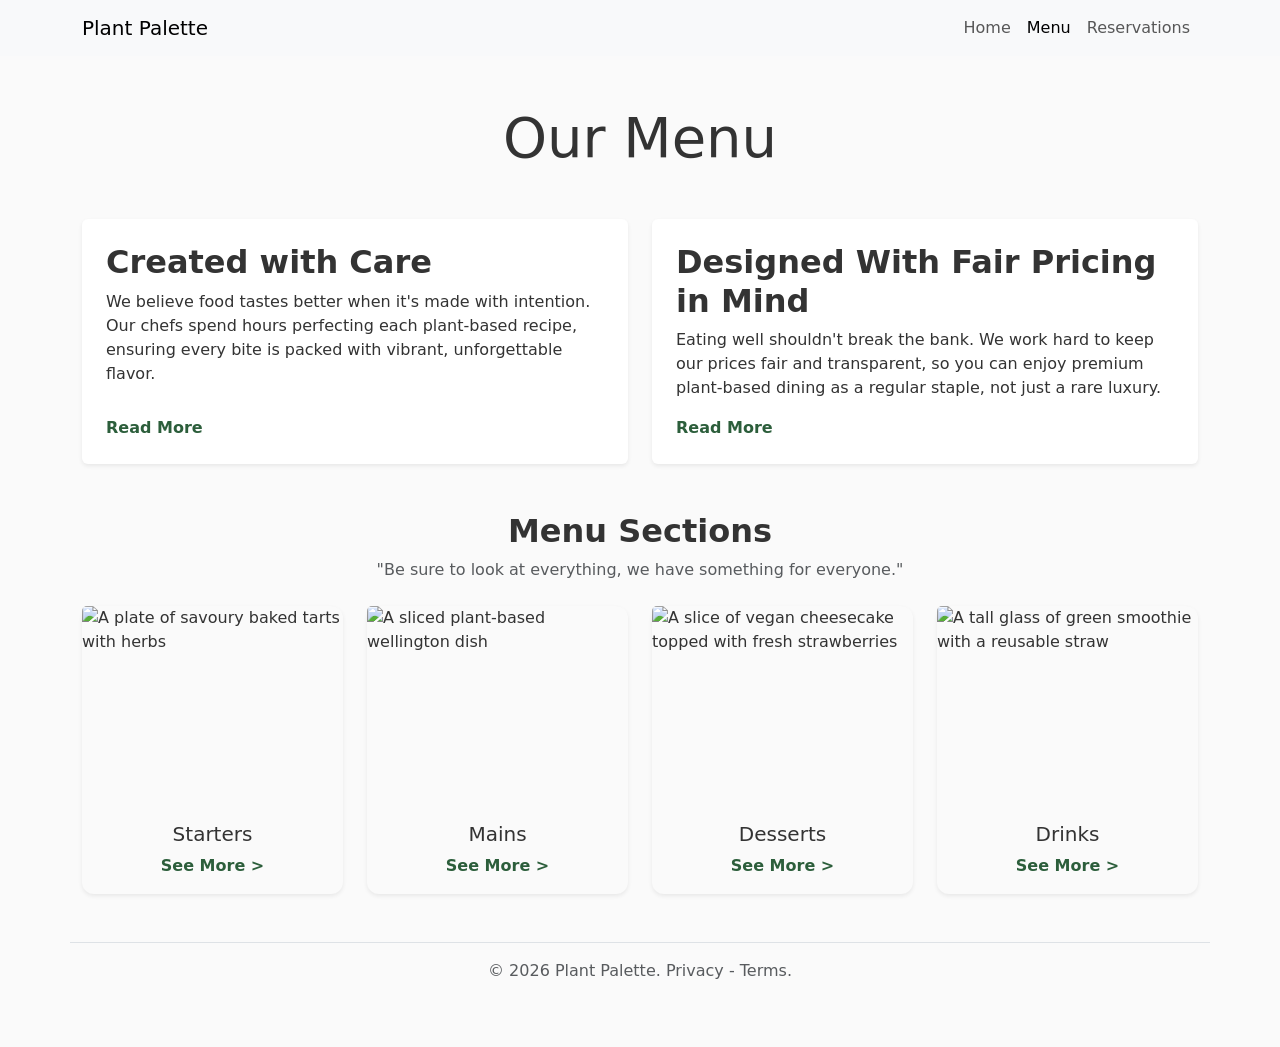
==== menu.html @ 2c95a80f "0412-1" ====
<!DOCTYPE html>
<html lang="en">

<head>
    <meta charset="UTF-8">
    <meta name="viewport" content="width=device-width, initial-scale=1.0">
    <title>Plant Palette - Our Menu</title>
    <link href="https://cdn.jsdelivr.net/npm/bootstrap@5.3.3/dist/css/bootstrap.min.css" rel="stylesheet">
    <link rel="stylesheet" href="css/styles.css">
</head>

<body>

    <a href="#main-content" class="visually-hidden-focusable">Skip to main content</a>
    <a href="#site-footer" class="visually-hidden-focusable">Skip to footer</a>

    <header>
        <nav class="navbar navbar-expand-lg bg-body-tertiary" aria-label="Main navigation">
            <div class="container">
                <a class="navbar-brand" href="index.html">Plant Palette</a>
                <button class="navbar-toggler" type="button" data-bs-toggle="collapse" data-bs-target="#navbarNav"
                    aria-controls="navbarNav" aria-expanded="false" aria-label="Toggle navigation">
                    <span class="navbar-toggler-icon"></span>
                </button>
                <div class="collapse navbar-collapse" id="navbarNav">
                    <ul class="navbar-nav ms-auto">
                        <li class="nav-item"><a class="nav-link" href="index.html">Home</a></li>
                        <li class="nav-item"><a class="nav-link active" aria-current="page" href="menu.html">Menu</a>
                        </li>
                        <li class="nav-item"><a class="nav-link" href="reservations.html">Reservations</a></li>
                    </ul>
                </div>
            </div>
        </nav>
    </header>

    <main id="main-content">

        <section class="container mt-5 text-center" aria-labelledby="menu-hero-heading">
            <h1 id="menu-hero-heading" class="display-4">Our Menu</h1>
        </section>

        <section class="container mt-5">
            <div class="row g-4">
                <div class="col-md-6">
                    <div class="bg-white p-4 rounded shadow-sm h-100 d-flex flex-column">
                        <h2>Created with Care</h2>
                        <p>We believe food tastes better when it's made with intention. Our chefs spend hours perfecting
                            each plant-based recipe, ensuring every bite is packed with vibrant, unforgettable flavor.
                        </p>
                        <a href="#" class="text-decoration-none mt-auto">Read More</a>
                    </div>
                </div>
                <div class="col-md-6">
                    <div class="bg-white p-4 rounded shadow-sm h-100 d-flex flex-column">
                        <h2>Designed With Fair Pricing in Mind</h2>
                        <p>Eating well shouldn't break the bank. We work hard to keep our prices fair and transparent,
                            so you can enjoy premium plant-based dining as a regular staple, not just a rare luxury.</p>
                        <a href="#" class="text-decoration-none mt-auto">Read More</a>
                    </div>
                </div>
            </div>
        </section>

        <section class="container mt-5 mb-5" aria-labelledby="categories-heading">
            <div class="text-center mb-4">
                <h2 id="categories-heading">Menu Sections</h2>
                <p class="text-muted">"Be sure to look at everything, we have something for everyone."</p>
            </div>

            <div class="row row-cols-1 row-cols-md-2 row-cols-lg-4 g-4">

                <div class="col">
                    <div class="card h-100 border-0 shadow-sm">
                        <img src="images/starters.jpg" class="card-img-top object-fit-cover"
                            alt="A plate of savoury baked tarts with herbs" style="height: 200px;">
                        <div class="card-body text-center">
                            <h3 class="card-title h5">Starters</h3>
                            <a href="#starters" class="text-decoration-none stretched-link">See More ></a>
                        </div>
                    </div>
                </div>

                <div class="col">
                    <div class="card h-100 border-0 shadow-sm">
                        <img src="images/mains.jpg" class="card-img-top object-fit-cover"
                            alt="A sliced plant-based wellington dish" style="height: 200px;">
                        <div class="card-body text-center">
                            <h3 class="card-title h5">Mains</h3>
                            <a href="#mains" class="text-decoration-none stretched-link">See More ></a>
                        </div>
                    </div>
                </div>

                <div class="col">
                    <div class="card h-100 border-0 shadow-sm">
                        <img src="images/desserts.jpg" class="card-img-top object-fit-cover"
                            alt="A slice of vegan cheesecake topped with fresh strawberries" style="height: 200px;">
                        <div class="card-body text-center">
                            <h3 class="card-title h5">Desserts</h3>
                            <a href="#desserts" class="text-decoration-none stretched-link">See More ></a>
                        </div>
                    </div>
                </div>

                <div class="col">
                    <div class="card h-100 border-0 shadow-sm">
                        <img src="images/drinks.jpg" class="card-img-top object-fit-cover"
                            alt="A tall glass of green smoothie with a reusable straw" style="height: 200px;">
                        <div class="card-body text-center">
                            <h3 class="card-title h5">Drinks</h3>
                            <a href="#drinks" class="text-decoration-none stretched-link">See More ></a>
                        </div>
                    </div>
                </div>

            </div>
        </section>
    </main>

    <footer id="site-footer" class="container py-3 border-top">
        <p class="text-center text-muted">&copy; 2026 Plant Palette. Privacy - Terms.</p>
    </footer>

    <script src="https://cdn.jsdelivr.net/npm/bootstrap@5.3.3/dist/js/bootstrap.bundle.min.js"></script>
</body>

</html>
---- css/styles.css ----
/* ========================================
   global variables & brand colours
   ========================================
   locking in the exact figma hex codes so the entire site matches.
*/
:root {
    --bs-primary: #2C5E3B;
    /* dark green */
    --bs-primary-rgb: 44, 94, 59;

    --bs-secondary: #8FBC8F;
    /* light green */
    --bs-secondary-rgb: 143, 188, 143;

    --bs-body-bg: #FAFAFA;
    /* off-white background */
    --bs-body-color: #333333;
    /* standard dark grey text */

    /* using a clean sans-serif to match the modern figma typography */
    --bs-body-font-family: 'Open Sans', system-ui, sans-serif;
}

/* ========================================
   base layout & typography
   ========================================
*/
body {
    padding-bottom: 2rem;
    -webkit-font-smoothing: antialiased;
    /* makes text look sharper on standard displays */
}

/* ensuring all headings use the brand text colour */
h1,
h2,
h3,
h4,
h5,
h6 {
    color: var(--bs-body-color);
    font-weight: 700;
}

/* updating standard link colours to use our custom dark green variable */
a.text-decoration-none {
    color: var(--bs-primary);
    font-weight: bold;
    transition: color 0.2s ease;
}

a.text-decoration-none:hover {
    color: var(--bs-secondary);
}

/* ========================================
   custom components
   ========================================
*/
/* forcing buttons to have a pill shape and slight shadow for that premium ui feel */
.btn-primary {
    border-radius: 50px;
    padding: 0.75rem 2rem;
    font-weight: 600;
    box-shadow: 0 4px 6px rgba(0, 0, 0, 0.1);
    transition: all 0.2s ease-in-out;
}

.btn-primary:hover {
    transform: translateY(-2px);
    box-shadow: 0 6px 12px rgba(0, 0, 0, 0.15);
    background-color: var(--bs-secondary);
    border-color: var(--bs-secondary);
}

/* forces the images inside the cards to fill their container perfectly */
.object-fit-cover {
    object-fit: cover;
}

/* subtle hover effect on the menu cards */
.card {
    transition: transform 0.2s ease-in-out, box-shadow 0.2s ease-in-out;
    border-radius: 12px;
    /* rounding the card corners slightly */
}

.card:hover {
    transform: translateY(-5px);
    box-shadow: 0 10px 20px rgba(0, 0, 0, 0.08) !important;
}

/* specific styling for the white "read more" boxes on the menu page */
.bg-white {
    background-color: #FFFFFF !important;
}

/* ========================================
   grouped media queries
   ========================================
   handling specific adjustments for tablet and mobile sizes 
   that bootstrap grid classes don't cover.
*/

/* tablet and down */
@media (max-width: 991px) {

    /* centering the hero text on smaller screens when the layout stacks */
    main h1,
    main p.lead {
        text-align: center;
    }
}

/* mobile only */
@media (max-width: 768px) {

    /* making the bottom padding a bit tighter on mobile screens */
    body {
        padding-bottom: 1rem;
    }

    /* scaling down the massive display heading on phones so it doesn't break to 4 lines */
    .display-4 {
        font-size: 2.5rem;
    }

    /* tightening up the spacing on the reservation form images */
    .form-label {
        margin-top: 1rem;
    }
}
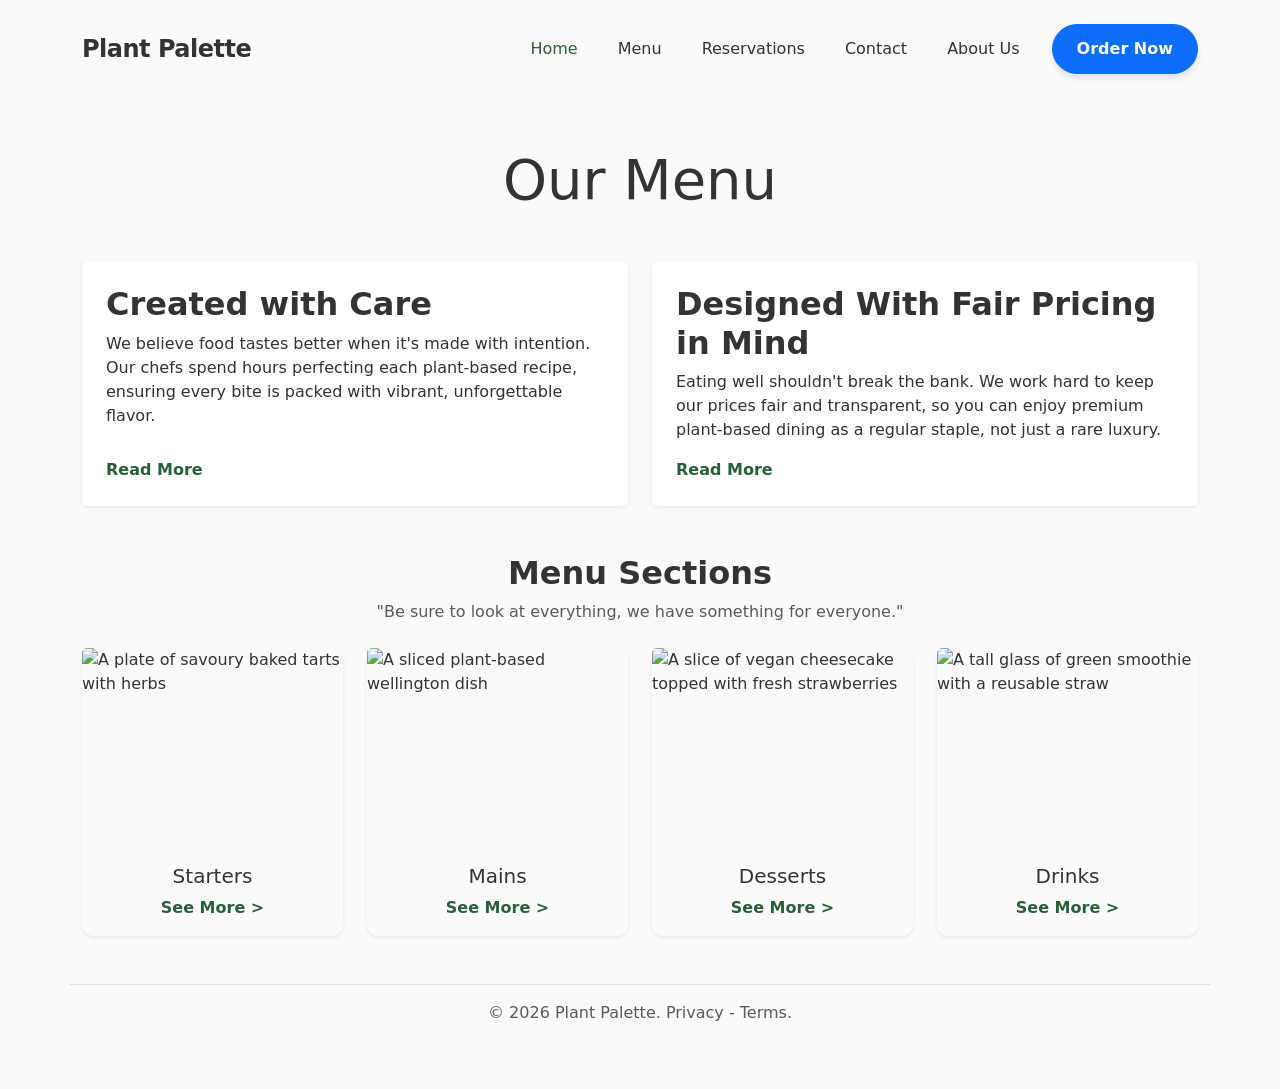
==== commit 06ee4924: "0412-2" ====
--- a/menu.html
+++ b/menu.html
@@ -15,19 +15,29 @@
     <a href="#site-footer" class="visually-hidden-focusable">Skip to footer</a>
 
     <header>
-        <nav class="navbar navbar-expand-lg bg-body-tertiary" aria-label="Main navigation">
+        <nav class="navbar navbar-expand-lg custom-navbar" aria-label="Main navigation">
             <div class="container">
-                <a class="navbar-brand" href="index.html">Plant Palette</a>
-                <button class="navbar-toggler" type="button" data-bs-toggle="collapse" data-bs-target="#navbarNav"
-                    aria-controls="navbarNav" aria-expanded="false" aria-label="Toggle navigation">
+                <a class="navbar-brand fw-bold" href="index.html">Plant Palette</a>
+
+                <button class="navbar-toggler border-0" type="button" data-bs-toggle="collapse"
+                    data-bs-target="#navbarNav" aria-controls="navbarNav" aria-expanded="false"
+                    aria-label="Toggle navigation">
                     <span class="navbar-toggler-icon"></span>
                 </button>
+
                 <div class="collapse navbar-collapse" id="navbarNav">
-                    <ul class="navbar-nav ms-auto">
-                        <li class="nav-item"><a class="nav-link" href="index.html">Home</a></li>
-                        <li class="nav-item"><a class="nav-link active" aria-current="page" href="menu.html">Menu</a>
+                    <ul class="navbar-nav ms-auto align-items-center">
+                        <li class="nav-item"><a class="nav-link active" aria-current="page" href="index.html">Home</a>
                         </li>
+                        <li class="nav-item"><a class="nav-link" href="menu.html">Menu</a></li>
                         <li class="nav-item"><a class="nav-link" href="reservations.html">Reservations</a></li>
+
+                        <li class="nav-item"><a class="nav-link" href="#">Contact</a></li>
+                        <li class="nav-item"><a class="nav-link" href="#">About Us</a></li>
+
+                        <li class="nav-item ms-lg-4 mt-3 mt-lg-0">
+                            <a class="btn btn-primary rounded-pill px-4" href="#">Order Now</a>
+                        </li>
                     </ul>
                 </div>
             </div>
--- a/css/styles.css
+++ b/css/styles.css
@@ -96,6 +96,47 @@
 }
 
 /* ========================================
+   custom navbar styling
+   ========================================
+   overriding bootstrap defaults to match the figma prototype exactly.
+*/
+.custom-navbar {
+    background-color: var(--bs-body-bg);
+    /* ensures it matches the #FAFAFA background */
+    padding-top: 1.5rem;
+    padding-bottom: 1.5rem;
+}
+
+.custom-navbar .navbar-brand {
+    color: var(--bs-body-color);
+    font-size: 1.5rem;
+    letter-spacing: -0.5px;
+}
+
+.custom-navbar .nav-link {
+    color: var(--bs-body-color);
+    font-weight: 500;
+    margin-left: 1.5rem;
+    transition: color 0.2s ease;
+}
+
+/* changes the link to your dark green when hovered or active */
+.custom-navbar .nav-link:hover,
+.custom-navbar .nav-link.active {
+    color: var(--bs-primary);
+}
+
+/* mobile menu adjustments */
+@media (max-width: 991px) {
+    .custom-navbar .nav-link {
+        margin-left: 0;
+        padding-top: 0.75rem;
+        padding-bottom: 0.75rem;
+        text-align: center;
+    }
+}
+
+/* ========================================
    grouped media queries
    ========================================
    handling specific adjustments for tablet and mobile sizes 
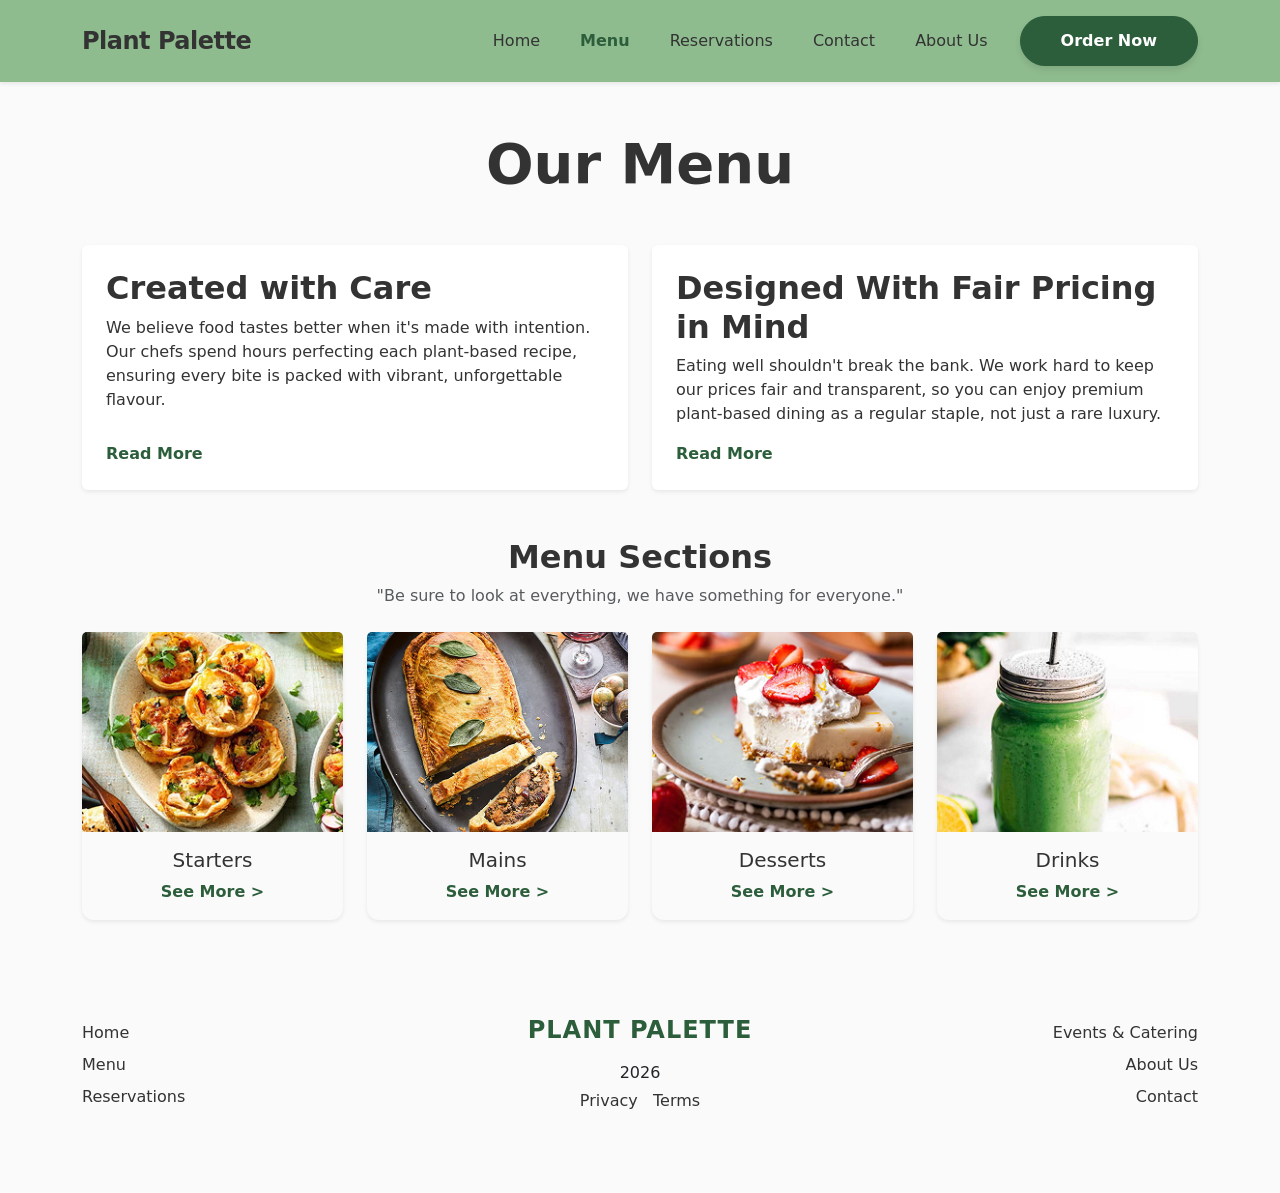
==== commit 989d8fc2: "0412-3" ====
--- a/menu.html
+++ b/menu.html
@@ -6,7 +6,7 @@
     <meta name="viewport" content="width=device-width, initial-scale=1.0">
     <title>Plant Palette - Our Menu</title>
     <link href="https://cdn.jsdelivr.net/npm/bootstrap@5.3.3/dist/css/bootstrap.min.css" rel="stylesheet">
-    <link rel="stylesheet" href="css/styles.css">
+    <link rel="stylesheet" href="./css/styles.css">
 </head>
 
 <body>
@@ -14,29 +14,25 @@
     <a href="#main-content" class="visually-hidden-focusable">Skip to main content</a>
     <a href="#site-footer" class="visually-hidden-focusable">Skip to footer</a>
 
-    <header>
-        <nav class="navbar navbar-expand-lg custom-navbar" aria-label="Main navigation">
+    <header class="sticky-top">
+        <nav class="navbar navbar-expand-lg shadow-sm custom-navbar" aria-label="Main navigation">
             <div class="container">
                 <a class="navbar-brand fw-bold" href="index.html">Plant Palette</a>
-
                 <button class="navbar-toggler border-0" type="button" data-bs-toggle="collapse"
                     data-bs-target="#navbarNav" aria-controls="navbarNav" aria-expanded="false"
                     aria-label="Toggle navigation">
                     <span class="navbar-toggler-icon"></span>
                 </button>
-
                 <div class="collapse navbar-collapse" id="navbarNav">
                     <ul class="navbar-nav ms-auto align-items-center">
-                        <li class="nav-item"><a class="nav-link active" aria-current="page" href="index.html">Home</a>
+                        <li class="nav-item"><a class="nav-link" href="index.html">Home</a></li>
+                        <li class="nav-item"><a class="nav-link active" aria-current="page" href="menu.html">Menu</a>
                         </li>
-                        <li class="nav-item"><a class="nav-link" href="menu.html">Menu</a></li>
                         <li class="nav-item"><a class="nav-link" href="reservations.html">Reservations</a></li>
-
                         <li class="nav-item"><a class="nav-link" href="#">Contact</a></li>
                         <li class="nav-item"><a class="nav-link" href="#">About Us</a></li>
-
                         <li class="nav-item ms-lg-4 mt-3 mt-lg-0">
-                            <a class="btn btn-primary rounded-pill px-4" href="#">Order Now</a>
+                            <a class="btn btn-primary" href="#">Order Now</a>
                         </li>
                     </ul>
                 </div>
@@ -45,9 +41,8 @@
     </header>
 
     <main id="main-content">
-
         <section class="container mt-5 text-center" aria-labelledby="menu-hero-heading">
-            <h1 id="menu-hero-heading" class="display-4">Our Menu</h1>
+            <h1 id="menu-hero-heading" class="display-4 fw-bold">Our Menu</h1>
         </section>
 
         <section class="container mt-5">
@@ -56,7 +51,7 @@
                     <div class="bg-white p-4 rounded shadow-sm h-100 d-flex flex-column">
                         <h2>Created with Care</h2>
                         <p>We believe food tastes better when it's made with intention. Our chefs spend hours perfecting
-                            each plant-based recipe, ensuring every bite is packed with vibrant, unforgettable flavor.
+                            each plant-based recipe, ensuring every bite is packed with vibrant, unforgettable flavour.
                         </p>
                         <a href="#" class="text-decoration-none mt-auto">Read More</a>
                     </div>
@@ -79,10 +74,9 @@
             </div>
 
             <div class="row row-cols-1 row-cols-md-2 row-cols-lg-4 g-4">
-
                 <div class="col">
                     <div class="card h-100 border-0 shadow-sm">
-                        <img src="images/starters.jpg" class="card-img-top object-fit-cover"
+                        <img src="./images/starters.jpg" class="card-img-top object-fit-cover"
                             alt="A plate of savoury baked tarts with herbs" style="height: 200px;">
                         <div class="card-body text-center">
                             <h3 class="card-title h5">Starters</h3>
@@ -90,10 +84,9 @@
                         </div>
                     </div>
                 </div>
-
                 <div class="col">
                     <div class="card h-100 border-0 shadow-sm">
-                        <img src="images/mains.jpg" class="card-img-top object-fit-cover"
+                        <img src="./images/mains.jpg" class="card-img-top object-fit-cover"
                             alt="A sliced plant-based wellington dish" style="height: 200px;">
                         <div class="card-body text-center">
                             <h3 class="card-title h5">Mains</h3>
@@ -101,10 +94,9 @@
                         </div>
                     </div>
                 </div>
-
                 <div class="col">
                     <div class="card h-100 border-0 shadow-sm">
-                        <img src="images/desserts.jpg" class="card-img-top object-fit-cover"
+                        <img src="./images/desserts.jpg" class="card-img-top object-fit-cover"
                             alt="A slice of vegan cheesecake topped with fresh strawberries" style="height: 200px;">
                         <div class="card-body text-center">
                             <h3 class="card-title h5">Desserts</h3>
@@ -112,10 +104,9 @@
                         </div>
                     </div>
                 </div>
-
                 <div class="col">
                     <div class="card h-100 border-0 shadow-sm">
-                        <img src="images/drinks.jpg" class="card-img-top object-fit-cover"
+                        <img src="./images/drinks.jpg" class="card-img-top object-fit-cover"
                             alt="A tall glass of green smoothie with a reusable straw" style="height: 200px;">
                         <div class="card-body text-center">
                             <h3 class="card-title h5">Drinks</h3>
@@ -123,13 +114,33 @@
                         </div>
                     </div>
                 </div>
-
             </div>
         </section>
     </main>
 
-    <footer id="site-footer" class="container py-3 border-top">
-        <p class="text-center text-muted">&copy; 2026 Plant Palette. Privacy - Terms.</p>
+    <footer id="site-footer" class="container mt-5 py-5">
+        <div class="row align-items-center">
+            <div class="col-md-4 text-center text-md-start mb-4 mb-md-0">
+                <ul class="list-unstyled mb-0 lh-lg">
+                    <li><a href="index.html" class="text-decoration-none">Home</a></li>
+                    <li><a href="menu.html" class="text-decoration-none">Menu</a></li>
+                    <li><a href="reservations.html" class="text-decoration-none">Reservations</a></li>
+                </ul>
+            </div>
+            <div class="col-md-4 text-center mb-4 mb-md-0">
+                <h4 class="fw-bold mb-3" style="color: var(--bs-primary); letter-spacing: 1px;">PLANT PALETTE</h4>
+                <p class="mb-1 text-dark">2026</p>
+                <p class="mb-0 text-dark"><a href="#" class="text-decoration-none">Privacy</a> &nbsp; <a href="#"
+                        class="text-decoration-none">Terms</a></p>
+            </div>
+            <div class="col-md-4 text-center text-md-end">
+                <ul class="list-unstyled mb-0 lh-lg">
+                    <li><a href="#" class="text-decoration-none">Events & Catering</a></li>
+                    <li><a href="#" class="text-decoration-none">About Us</a></li>
+                    <li><a href="#" class="text-decoration-none">Contact</a></li>
+                </ul>
+            </div>
+        </div>
     </footer>
 
     <script src="https://cdn.jsdelivr.net/npm/bootstrap@5.3.3/dist/js/bootstrap.bundle.min.js"></script>
--- a/css/styles.css
+++ b/css/styles.css
@@ -17,7 +17,6 @@
     --bs-body-color: #333333;
     /* standard dark grey text */
 
-    /* using a clean sans-serif to match the modern figma typography */
     --bs-body-font-family: 'Open Sans', system-ui, sans-serif;
 }
 
@@ -28,7 +27,6 @@
 body {
     padding-bottom: 2rem;
     -webkit-font-smoothing: antialiased;
-    /* makes text look sharper on standard displays */
 }
 
 /* ensuring all headings use the brand text colour */
@@ -46,7 +44,7 @@
 a.text-decoration-none {
     color: var(--bs-primary);
     font-weight: bold;
-    transition: color 0.2s ease;
+    transition: all 0.2s ease;
 }
 
 a.text-decoration-none:hover {
@@ -54,26 +52,66 @@
 }
 
 /* ========================================
-   custom components
+   custom navbar styling
    ========================================
+   matching the light green (#8fbc8f) header background from the prototype
 */
-/* forcing buttons to have a pill shape and slight shadow for that premium ui feel */
+.custom-navbar {
+    background-color: var(--bs-secondary) !important;
+    padding-top: 1rem;
+    padding-bottom: 1rem;
+}
+
+.custom-navbar .navbar-brand {
+    color: var(--bs-body-color);
+    font-size: 1.5rem;
+    letter-spacing: -0.5px;
+}
+
+/* ensuring the nav links are visible and turn distinctly dark green on hover */
+.custom-navbar .nav-link {
+    color: var(--bs-body-color) !important;
+    font-weight: 500;
+    margin-left: 1.5rem;
+    transition: all 0.2s ease;
+}
+
+.custom-navbar .nav-link:hover,
+.custom-navbar .nav-link.active {
+    color: var(--bs-primary) !important;
+    font-weight: 700 !important;
+}
+
+/* ========================================
+   aggressive button overrides
+   ======================================== 
+   forcing bootstrap to drop the default blue completely
+*/
 .btn-primary {
-    border-radius: 50px;
-    padding: 0.75rem 2rem;
-    font-weight: 600;
+    background-color: var(--bs-primary) !important;
+    border-color: var(--bs-primary) !important;
+    color: #FFFFFF !important;
+    border-radius: 50px !important;
+    padding: 0.75rem 2.5rem !important;
+    font-weight: 600 !important;
     box-shadow: 0 4px 6px rgba(0, 0, 0, 0.1);
     transition: all 0.2s ease-in-out;
 }
 
+/* making the button distinctly darker when hovered */
 .btn-primary:hover {
+    background-color: #1B3A24 !important;
+    border-color: #1B3A24 !important;
+    color: #FFFFFF !important;
     transform: translateY(-2px);
     box-shadow: 0 6px 12px rgba(0, 0, 0, 0.15);
-    background-color: var(--bs-secondary);
-    border-color: var(--bs-secondary);
 }
 
-/* forces the images inside the cards to fill their container perfectly */
+/* ========================================
+   custom components
+   ========================================
+*/
+/* forces images inside cards to fill their container perfectly */
 .object-fit-cover {
     object-fit: cover;
 }
@@ -82,7 +120,6 @@
 .card {
     transition: transform 0.2s ease-in-out, box-shadow 0.2s ease-in-out;
     border-radius: 12px;
-    /* rounding the card corners slightly */
 }
 
 .card:hover {
@@ -90,44 +127,33 @@
     box-shadow: 0 10px 20px rgba(0, 0, 0, 0.08) !important;
 }
 
-/* specific styling for the white "read more" boxes on the menu page */
+/* styling for the white "read more" boxes on the menu page */
 .bg-white {
     background-color: #FFFFFF !important;
 }
 
-/* ========================================
-   custom navbar styling
-   ========================================
-   overriding bootstrap defaults to match the figma prototype exactly.
-*/
-.custom-navbar {
-    background-color: var(--bs-body-bg);
-    /* ensures it matches the #FAFAFA background */
-    padding-top: 1.5rem;
-    padding-bottom: 1.5rem;
+/* fixing the footer links to match the figma colours */
+footer a.text-decoration-none {
+    color: var(--bs-body-color) !important;
+    font-weight: normal !important;
 }
 
-.custom-navbar .navbar-brand {
-    color: var(--bs-body-color);
-    font-size: 1.5rem;
-    letter-spacing: -0.5px;
+footer a.text-decoration-none:hover {
+    color: var(--bs-primary) !important;
 }
 
-.custom-navbar .nav-link {
-    color: var(--bs-body-color);
-    font-weight: 500;
-    margin-left: 1.5rem;
-    transition: color 0.2s ease;
-}
+/* ========================================
+   grouped media queries
+   ========================================
+*/
+/* tablet and down */
+@media (max-width: 991px) {
 
-/* changes the link to your dark green when hovered or active */
-.custom-navbar .nav-link:hover,
-.custom-navbar .nav-link.active {
-    color: var(--bs-primary);
-}
+    main h1,
+    main p.lead {
+        text-align: center;
+    }
 
-/* mobile menu adjustments */
-@media (max-width: 991px) {
     .custom-navbar .nav-link {
         margin-left: 0;
         padding-top: 0.75rem;
@@ -136,37 +162,16 @@
     }
 }
 
-/* ========================================
-   grouped media queries
-   ========================================
-   handling specific adjustments for tablet and mobile sizes 
-   that bootstrap grid classes don't cover.
-*/
-
-/* tablet and down */
-@media (max-width: 991px) {
-
-    /* centering the hero text on smaller screens when the layout stacks */
-    main h1,
-    main p.lead {
-        text-align: center;
-    }
-}
-
 /* mobile only */
 @media (max-width: 768px) {
-
-    /* making the bottom padding a bit tighter on mobile screens */
     body {
         padding-bottom: 1rem;
     }
 
-    /* scaling down the massive display heading on phones so it doesn't break to 4 lines */
     .display-4 {
         font-size: 2.5rem;
     }
 
-    /* tightening up the spacing on the reservation form images */
     .form-label {
         margin-top: 1rem;
     }
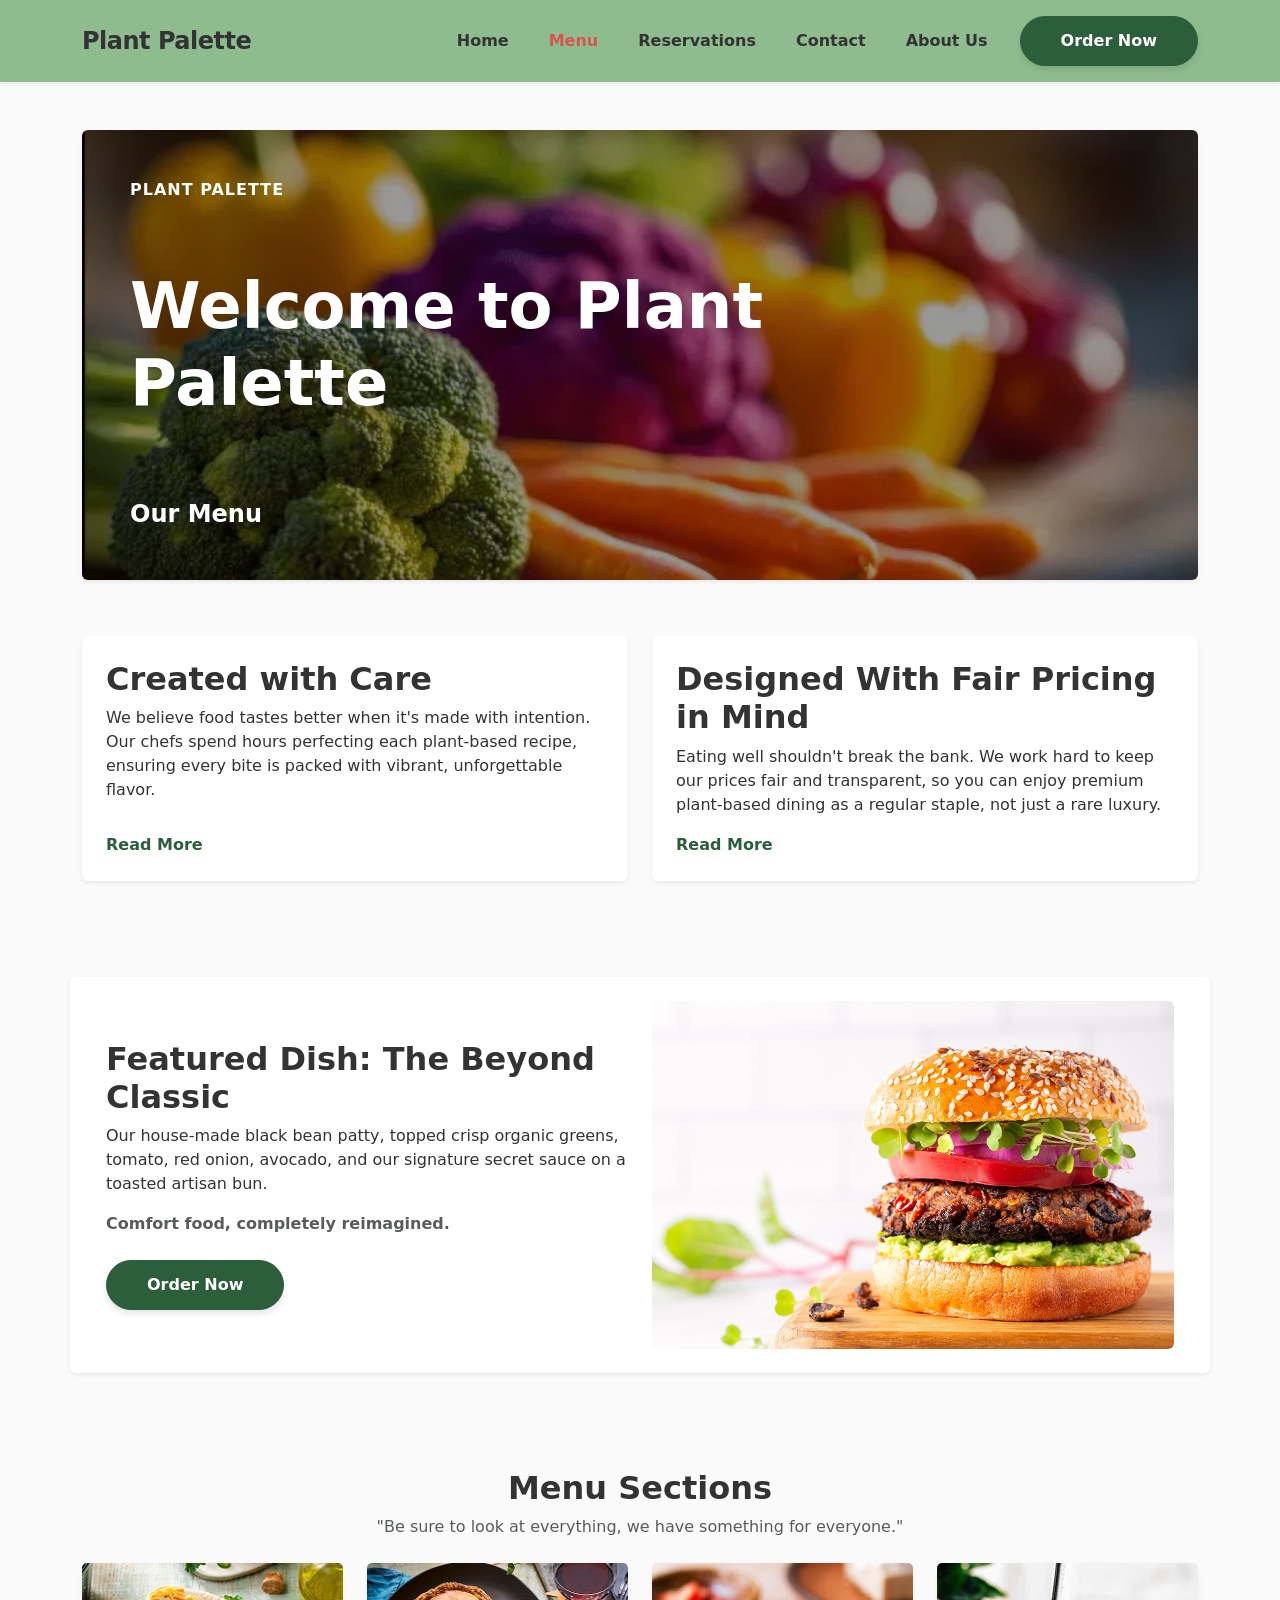
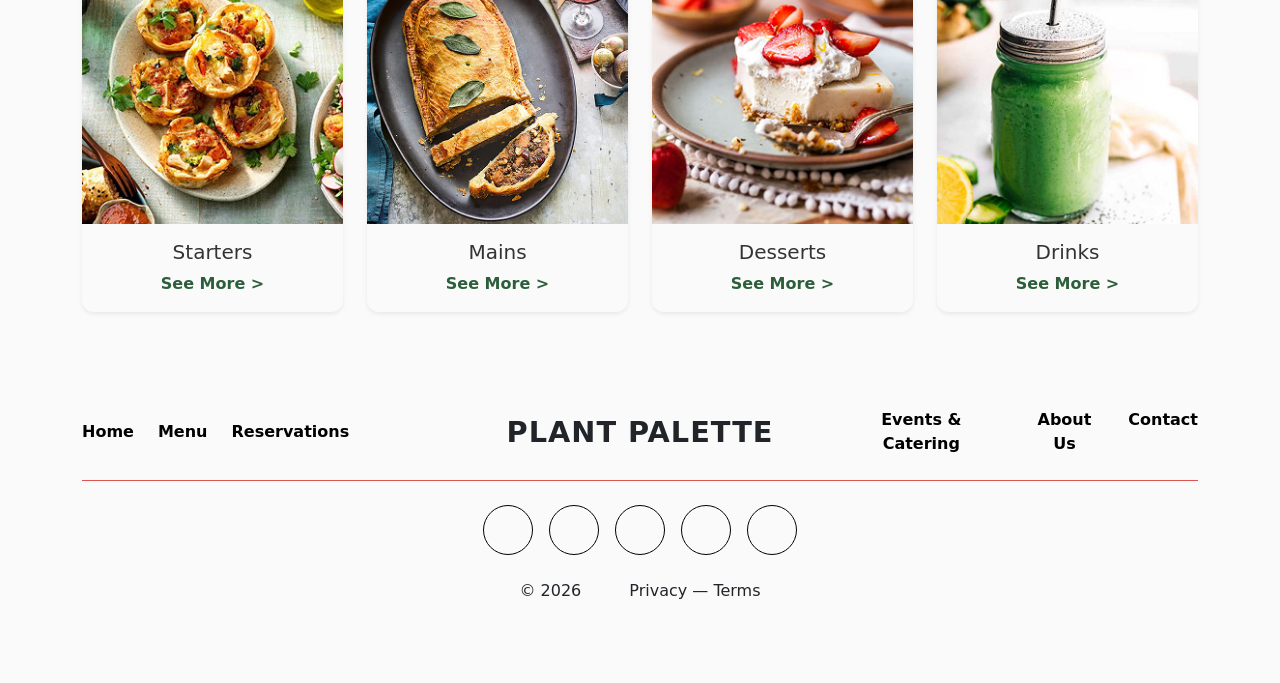
==== commit 0857b5a3: "Final" ====
--- a/menu.html
+++ b/menu.html
@@ -32,7 +32,7 @@
                         <li class="nav-item"><a class="nav-link" href="#">Contact</a></li>
                         <li class="nav-item"><a class="nav-link" href="#">About Us</a></li>
                         <li class="nav-item ms-lg-4 mt-3 mt-lg-0">
-                            <a class="btn btn-primary" href="#">Order Now</a>
+                            <a class="btn btn-primary" href="menu.html">Order Now</a>
                         </li>
                     </ul>
                 </div>
@@ -41,17 +41,26 @@
     </header>
 
     <main id="main-content">
-        <section class="container mt-5 text-center" aria-labelledby="menu-hero-heading">
-            <h1 id="menu-hero-heading" class="display-4 fw-bold">Our Menu</h1>
+        <section class="container mt-5">
+            <div class="d-flex flex-column justify-content-between text-start text-white p-4 p-md-5 rounded shadow-sm"
+                style="background: linear-gradient(rgba(0,0,0,0.4), rgba(0,0,0,0.4)), url('./images/hero-large.jpg') center/cover no-repeat; min-height: 450px;">
+                <div class="text-uppercase fw-bold" style="letter-spacing: 1px;">Plant Palette</div>
+
+                <div class="mt-auto mb-auto">
+                    <h1 class="display-3 fw-bold text-white">Welcome to Plant<br>Palette</h1>
+                </div>
+
+                <div class="fs-4 fw-bold">Our Menu</div>
+            </div>
         </section>
 
-        <section class="container mt-5">
+        <section class="container mt-5 pt-2">
             <div class="row g-4">
                 <div class="col-md-6">
                     <div class="bg-white p-4 rounded shadow-sm h-100 d-flex flex-column">
                         <h2>Created with Care</h2>
                         <p>We believe food tastes better when it's made with intention. Our chefs spend hours perfecting
-                            each plant-based recipe, ensuring every bite is packed with vibrant, unforgettable flavour.
+                            each plant-based recipe, ensuring every bite is packed with vibrant, unforgettable flavor.
                         </p>
                         <a href="#" class="text-decoration-none mt-auto">Read More</a>
                     </div>
@@ -67,7 +76,24 @@
             </div>
         </section>
 
-        <section class="container mt-5 mb-5" aria-labelledby="categories-heading">
+        <section class="container mt-5 pt-5">
+            <div class="row align-items-center bg-white p-4 rounded shadow-sm">
+                <div class="col-lg-6 order-lg-2 text-center mb-4 mb-lg-0">
+                    <img src="./images/burger.jpg"
+                        alt="A tall, stacked plant-based burger with fresh greens, tomato, and red onion"
+                        class="img-fluid rounded object-fit-cover" style="max-height: 350px; width: 100%;">
+                </div>
+                <div class="col-lg-6 order-lg-1">
+                    <h2>Featured Dish: The Beyond Classic</h2>
+                    <p>Our house-made black bean patty, topped crisp organic greens, tomato, red onion, avocado, and our
+                        signature secret sauce on a toasted artisan bun.</p>
+                    <p class="fw-bold text-muted">Comfort food, completely reimagined.</p>
+                    <a href="menu.html" class="btn btn-primary mt-2">Order Now</a>
+                </div>
+            </div>
+        </section>
+
+        <section class="container mt-5 mb-5 pt-5" aria-labelledby="categories-heading">
             <div class="text-center mb-4">
                 <h2 id="categories-heading">Menu Sections</h2>
                 <p class="text-muted">"Be sure to look at everything, we have something for everyone."</p>
@@ -76,8 +102,8 @@
             <div class="row row-cols-1 row-cols-md-2 row-cols-lg-4 g-4">
                 <div class="col">
                     <div class="card h-100 border-0 shadow-sm">
-                        <img src="./images/starters.jpg" class="card-img-top object-fit-cover"
-                            alt="A plate of savoury baked tarts with herbs" style="height: 200px;">
+                        <img src="./images/starters.jpg" class="card-img-top square-img"
+                            alt="A plate of savoury baked tarts with herbs">
                         <div class="card-body text-center">
                             <h3 class="card-title h5">Starters</h3>
                             <a href="#starters" class="text-decoration-none stretched-link">See More ></a>
@@ -86,8 +112,8 @@
                 </div>
                 <div class="col">
                     <div class="card h-100 border-0 shadow-sm">
-                        <img src="./images/mains.jpg" class="card-img-top object-fit-cover"
-                            alt="A sliced plant-based wellington dish" style="height: 200px;">
+                        <img src="./images/mains.jpg" class="card-img-top square-img"
+                            alt="A sliced plant-based wellington dish">
                         <div class="card-body text-center">
                             <h3 class="card-title h5">Mains</h3>
                             <a href="#mains" class="text-decoration-none stretched-link">See More ></a>
@@ -96,8 +122,8 @@
                 </div>
                 <div class="col">
                     <div class="card h-100 border-0 shadow-sm">
-                        <img src="./images/desserts.jpg" class="card-img-top object-fit-cover"
-                            alt="A slice of vegan cheesecake topped with fresh strawberries" style="height: 200px;">
+                        <img src="./images/desserts.jpg" class="card-img-top square-img"
+                            alt="A slice of vegan cheesecake topped with fresh strawberries">
                         <div class="card-body text-center">
                             <h3 class="card-title h5">Desserts</h3>
                             <a href="#desserts" class="text-decoration-none stretched-link">See More ></a>
@@ -106,8 +132,8 @@
                 </div>
                 <div class="col">
                     <div class="card h-100 border-0 shadow-sm">
-                        <img src="./images/drinks.jpg" class="card-img-top object-fit-cover"
-                            alt="A tall glass of green smoothie with a reusable straw" style="height: 200px;">
+                        <img src="./images/drinks.jpg" class="card-img-top square-img"
+                            alt="A tall glass of green smoothie with a reusable straw">
                         <div class="card-body text-center">
                             <h3 class="card-title h5">Drinks</h3>
                             <a href="#drinks" class="text-decoration-none stretched-link">See More ></a>
@@ -118,28 +144,38 @@
         </section>
     </main>
 
-    <footer id="site-footer" class="container mt-5 py-5">
-        <div class="row align-items-center">
-            <div class="col-md-4 text-center text-md-start mb-4 mb-md-0">
-                <ul class="list-unstyled mb-0 lh-lg">
-                    <li><a href="index.html" class="text-decoration-none">Home</a></li>
-                    <li><a href="menu.html" class="text-decoration-none">Menu</a></li>
-                    <li><a href="reservations.html" class="text-decoration-none">Reservations</a></li>
-                </ul>
+    <footer id="site-footer" class="container mt-5 py-5 text-center">
+        <div class="row align-items-center mb-4 fw-bold">
+            <div class="col-lg-4 d-flex justify-content-center justify-content-lg-start gap-4 mb-3 mb-lg-0">
+                <a href="index.html" class="text-decoration-none text-dark">Home</a>
+                <a href="menu.html" class="text-decoration-none text-dark">Menu</a>
+                <a href="reservations.html" class="text-decoration-none text-dark">Reservations</a>
             </div>
-            <div class="col-md-4 text-center mb-4 mb-md-0">
-                <h4 class="fw-bold mb-3" style="color: var(--bs-primary); letter-spacing: 1px;">PLANT PALETTE</h4>
-                <p class="mb-1 text-dark">2026</p>
-                <p class="mb-0 text-dark"><a href="#" class="text-decoration-none">Privacy</a> &nbsp; <a href="#"
-                        class="text-decoration-none">Terms</a></p>
+
+            <div class="col-lg-4 text-center mb-3 mb-lg-0">
+                <h2 class="fw-bold mb-0 text-dark" style="letter-spacing: 1px; font-size: 1.8rem;">PLANT PALETTE</h2>
             </div>
-            <div class="col-md-4 text-center text-md-end">
-                <ul class="list-unstyled mb-0 lh-lg">
-                    <li><a href="#" class="text-decoration-none">Events & Catering</a></li>
-                    <li><a href="#" class="text-decoration-none">About Us</a></li>
-                    <li><a href="#" class="text-decoration-none">Contact</a></li>
-                </ul>
+
+            <div class="col-lg-4 d-flex justify-content-center justify-content-lg-end gap-4">
+                <a href="#" class="text-decoration-none text-dark">Events & Catering</a>
+                <a href="#" class="text-decoration-none text-dark">About Us</a>
+                <a href="#" class="text-decoration-none text-dark">Contact</a>
             </div>
+        </div>
+
+        <hr style="border-top: 1px solid #D9534F; opacity: 1;" class="mb-4">
+
+        <div class="mb-4 d-flex justify-content-center gap-3">
+            <span class="social-circle"></span>
+            <span class="social-circle"></span>
+            <span class="social-circle"></span>
+            <span class="social-circle"></span>
+            <span class="social-circle"></span>
+        </div>
+
+        <div class="text-dark d-flex justify-content-center gap-5">
+            <span>&copy; 2026</span>
+            <span>Privacy &mdash; Terms</span>
         </div>
     </footer>
 
--- a/css/styles.css
+++ b/css/styles.css
@@ -1,7 +1,6 @@
 /* ========================================
    global variables & brand colours
    ========================================
-   locking in the exact figma hex codes so the entire site matches.
 */
 :root {
     --bs-primary: #2C5E3B;
@@ -27,9 +26,9 @@
 body {
     padding-bottom: 2rem;
     -webkit-font-smoothing: antialiased;
+    background-color: var(--bs-body-bg);
 }
 
-/* ensuring all headings use the brand text colour */
 h1,
 h2,
 h3,
@@ -40,7 +39,6 @@
     font-weight: 700;
 }
 
-/* updating standard link colours to use our custom dark green variable */
 a.text-decoration-none {
     color: var(--bs-primary);
     font-weight: bold;
@@ -54,7 +52,6 @@
 /* ========================================
    custom navbar styling
    ========================================
-   matching the light green (#8fbc8f) header background from the prototype
 */
 .custom-navbar {
     background-color: var(--bs-secondary) !important;
@@ -68,24 +65,32 @@
     letter-spacing: -0.5px;
 }
 
-/* ensuring the nav links are visible and turn distinctly dark green on hover */
 .custom-navbar .nav-link {
     color: var(--bs-body-color) !important;
-    font-weight: 500;
+    font-weight: 600;
     margin-left: 1.5rem;
-    transition: all 0.2s ease;
+    transition: color 0.15s ease-in-out;
 }
 
+/* Updated hover and active state to your specific red */
 .custom-navbar .nav-link:hover,
 .custom-navbar .nav-link.active {
-    color: var(--bs-primary) !important;
-    font-weight: 700 !important;
+    color: #D9534F !important;
+}
+
+.navbar-toggler {
+    padding: 0.25rem 0.5rem;
+    font-size: 1rem;
+    margin-left: auto;
+}
+
+.navbar-toggler:focus {
+    box-shadow: none;
 }
 
 /* ========================================
    aggressive button overrides
    ======================================== 
-   forcing bootstrap to drop the default blue completely
 */
 .btn-primary {
     background-color: var(--bs-primary) !important;
@@ -98,7 +103,6 @@
     transition: all 0.2s ease-in-out;
 }
 
-/* making the button distinctly darker when hovered */
 .btn-primary:hover {
     background-color: #1B3A24 !important;
     border-color: #1B3A24 !important;
@@ -111,12 +115,17 @@
    custom components
    ========================================
 */
-/* forces images inside cards to fill their container perfectly */
 .object-fit-cover {
     object-fit: cover;
 }
 
-/* subtle hover effect on the menu cards */
+/* forces images to maintain a perfect 1:1 square ratio without squishing */
+.square-img {
+    aspect-ratio: 1 / 1;
+    width: 100%;
+    object-fit: cover;
+}
+
 .card {
     transition: transform 0.2s ease-in-out, box-shadow 0.2s ease-in-out;
     border-radius: 12px;
@@ -127,26 +136,37 @@
     box-shadow: 0 10px 20px rgba(0, 0, 0, 0.08) !important;
 }
 
-/* styling for the white "read more" boxes on the menu page */
 .bg-white {
     background-color: #FFFFFF !important;
 }
 
-/* fixing the footer links to match the figma colours */
-footer a.text-decoration-none {
-    color: var(--bs-body-color) !important;
-    font-weight: normal !important;
+/* custom horizontal footer styling */
+footer a.text-decoration-none.text-dark {
+    color: #000000 !important;
+    transition: color 0.2s ease;
 }
 
-footer a.text-decoration-none:hover {
-    color: var(--bs-primary) !important;
+footer a.text-decoration-none.text-dark:hover {
+    color: #D9534F !important;
+}
+
+.social-circle {
+    display: inline-block;
+    width: 50px;
+    height: 50px;
+    border: 1px solid #000000;
+    border-radius: 50%;
+    transition: background-color 0.2s ease;
+}
+
+.social-circle:hover {
+    background-color: rgba(0, 0, 0, 0.05);
 }
 
 /* ========================================
    grouped media queries
    ========================================
 */
-/* tablet and down */
 @media (max-width: 991px) {
 
     main h1,
@@ -162,7 +182,6 @@
     }
 }
 
-/* mobile only */
 @media (max-width: 768px) {
     body {
         padding-bottom: 1rem;
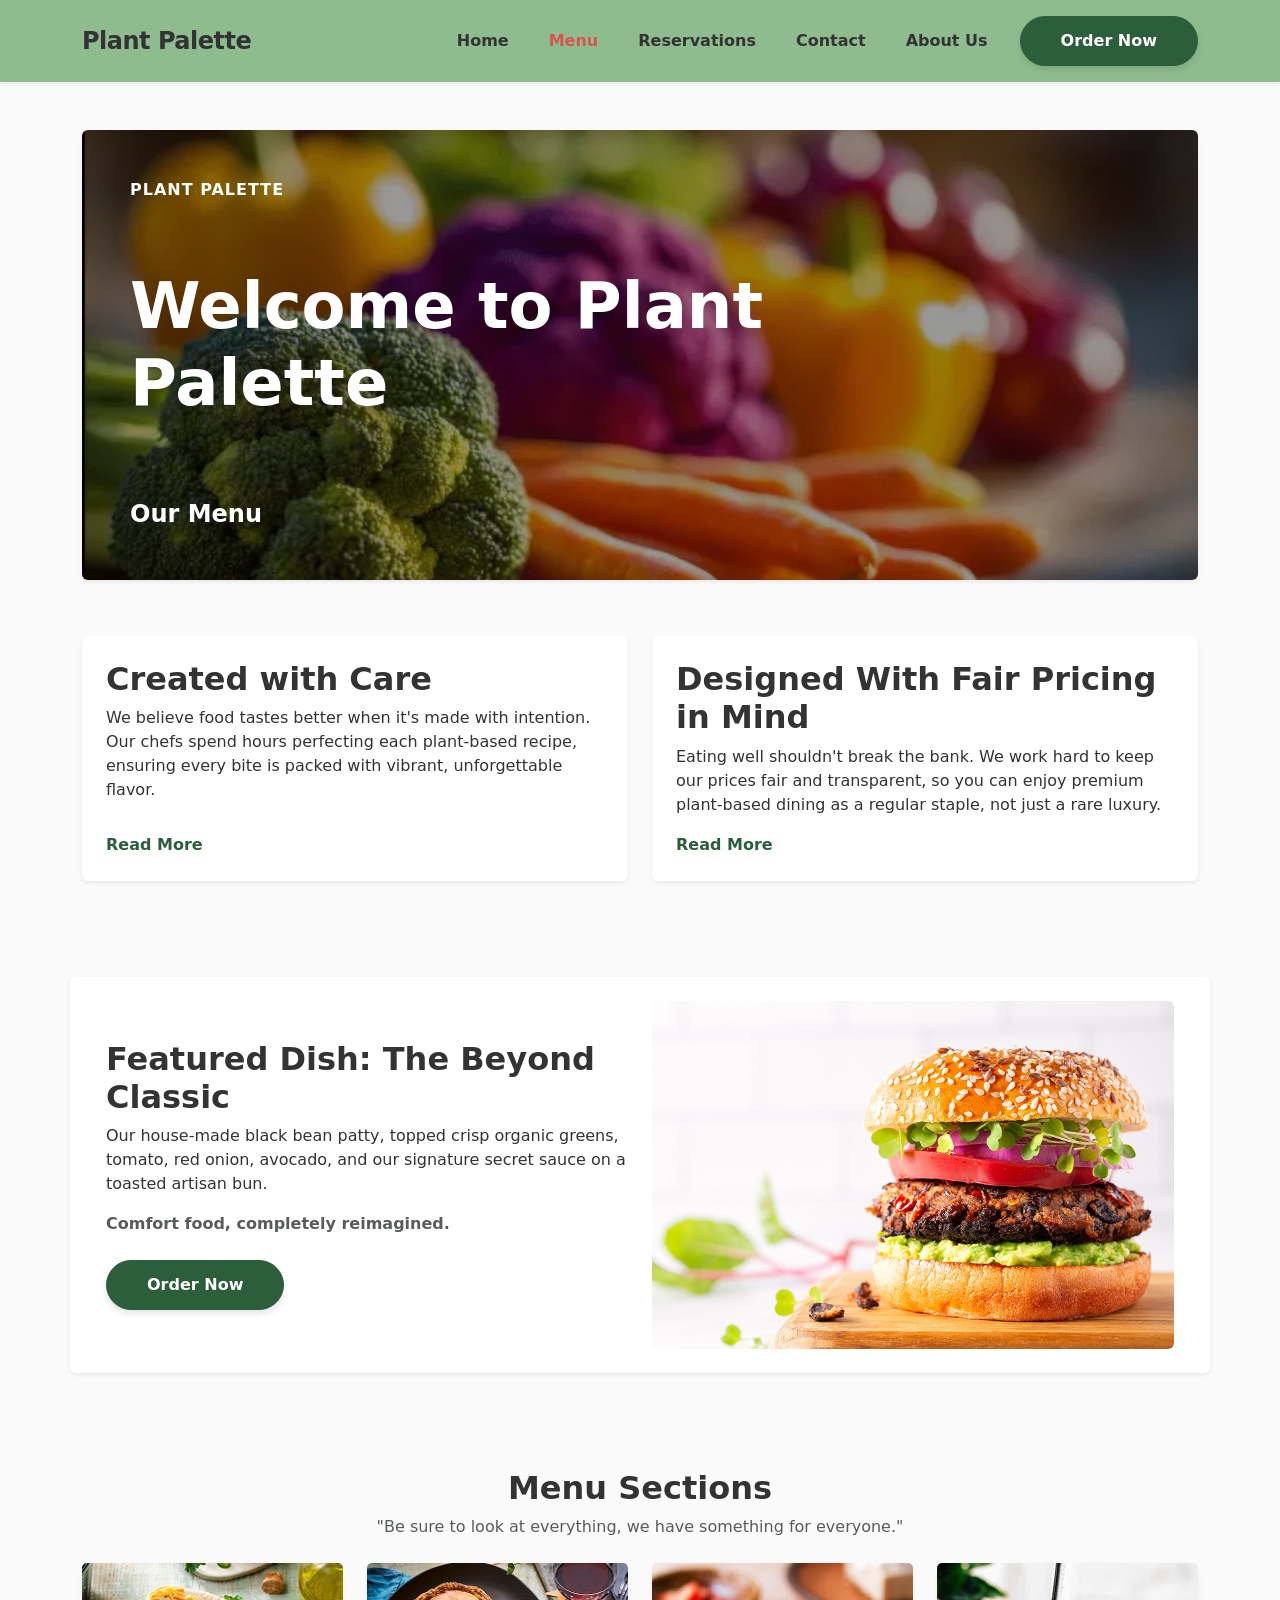
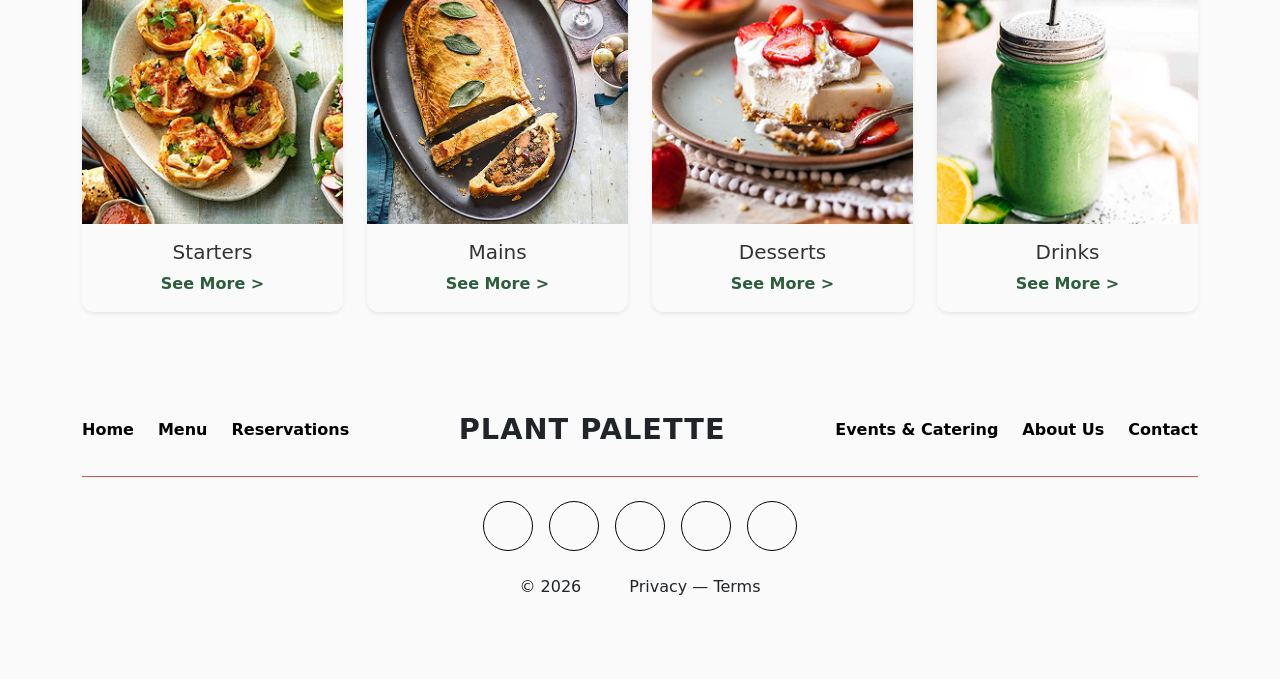
==== commit d3067a25: "Final" ====
--- a/menu.html
+++ b/menu.html
@@ -100,6 +100,7 @@
             </div>
 
             <div class="row row-cols-1 row-cols-md-2 row-cols-lg-4 g-4">
+
                 <div class="col">
                     <div class="card h-100 border-0 shadow-sm">
                         <img src="./images/starters.jpg" class="card-img-top square-img"
@@ -110,6 +111,7 @@
                         </div>
                     </div>
                 </div>
+
                 <div class="col">
                     <div class="card h-100 border-0 shadow-sm">
                         <img src="./images/mains.jpg" class="card-img-top square-img"
@@ -120,6 +122,7 @@
                         </div>
                     </div>
                 </div>
+
                 <div class="col">
                     <div class="card h-100 border-0 shadow-sm">
                         <img src="./images/desserts.jpg" class="card-img-top square-img"
@@ -130,6 +133,7 @@
                         </div>
                     </div>
                 </div>
+
                 <div class="col">
                     <div class="card h-100 border-0 shadow-sm">
                         <img src="./images/drinks.jpg" class="card-img-top square-img"
@@ -140,23 +144,23 @@
                         </div>
                     </div>
                 </div>
+
             </div>
         </section>
     </main>
 
     <footer id="site-footer" class="container mt-5 py-5 text-center">
-        <div class="row align-items-center mb-4 fw-bold">
-            <div class="col-lg-4 d-flex justify-content-center justify-content-lg-start gap-4 mb-3 mb-lg-0">
+        <div class="d-flex flex-column flex-lg-row justify-content-between align-items-center mb-4 fw-bold">
+            <div class="d-flex flex-wrap justify-content-center gap-4 mb-3 mb-lg-0">
                 <a href="index.html" class="text-decoration-none text-dark">Home</a>
                 <a href="menu.html" class="text-decoration-none text-dark">Menu</a>
                 <a href="reservations.html" class="text-decoration-none text-dark">Reservations</a>
             </div>
 
-            <div class="col-lg-4 text-center mb-3 mb-lg-0">
-                <h2 class="fw-bold mb-0 text-dark" style="letter-spacing: 1px; font-size: 1.8rem;">PLANT PALETTE</h2>
+            <div class="fw-bold mb-3 mb-lg-0 text-dark" style="letter-spacing: 1px; font-size: 1.8rem;">PLANT PALETTE
             </div>
 
-            <div class="col-lg-4 d-flex justify-content-center justify-content-lg-end gap-4">
+            <div class="d-flex flex-wrap justify-content-center gap-4">
                 <a href="#" class="text-decoration-none text-dark">Events & Catering</a>
                 <a href="#" class="text-decoration-none text-dark">About Us</a>
                 <a href="#" class="text-decoration-none text-dark">Contact</a>
--- a/css/styles.css
+++ b/css/styles.css
@@ -1,27 +1,21 @@
-/* ========================================
-   global variables & brand colours
-   ========================================
+/* global variables & brand colours
+   locking in the exact hex codes so the entire site matches the design system.
 */
 :root {
     --bs-primary: #2C5E3B;
-    /* dark green */
     --bs-primary-rgb: 44, 94, 59;
 
     --bs-secondary: #8FBC8F;
-    /* light green */
     --bs-secondary-rgb: 143, 188, 143;
 
     --bs-body-bg: #FAFAFA;
-    /* off-white background */
     --bs-body-color: #333333;
-    /* standard dark grey text */
 
     --bs-body-font-family: 'Open Sans', system-ui, sans-serif;
 }
 
-/* ========================================
-   base layout & typography
-   ========================================
+/* base layout & typography
+   smooths out fonts and applies the off-white background globally
 */
 body {
     padding-bottom: 2rem;
@@ -49,9 +43,8 @@
     color: var(--bs-secondary);
 }
 
-/* ========================================
-   custom navbar styling
-   ========================================
+/* custom navbar styling
+   forces the light green background and sets custom link hover states
 */
 .custom-navbar {
     background-color: var(--bs-secondary) !important;
@@ -72,7 +65,7 @@
     transition: color 0.15s ease-in-out;
 }
 
-/* Updated hover and active state to your specific red */
+/* applies the specific red highlight for active and hovered navigation links */
 .custom-navbar .nav-link:hover,
 .custom-navbar .nav-link.active {
     color: #D9534F !important;
@@ -88,9 +81,8 @@
     box-shadow: none;
 }
 
-/* ========================================
-   aggressive button overrides
-   ======================================== 
+/* aggressive button overrides
+   forces bootstrap to drop the default blue completely in favour of the brand green
 */
 .btn-primary {
     background-color: var(--bs-primary) !important;
@@ -111,9 +103,7 @@
     box-shadow: 0 6px 12px rgba(0, 0, 0, 0.15);
 }
 
-/* ========================================
-   custom components
-   ========================================
+/* custom components and grid utilities
 */
 .object-fit-cover {
     object-fit: cover;
@@ -126,6 +116,7 @@
     object-fit: cover;
 }
 
+/* adds a subtle lift and shadow interaction to the menu cards */
 .card {
     transition: transform 0.2s ease-in-out, box-shadow 0.2s ease-in-out;
     border-radius: 12px;
@@ -140,7 +131,7 @@
     background-color: #FFFFFF !important;
 }
 
-/* custom horizontal footer styling */
+/* custom horizontal footer styling to strip bootstrap link defaults */
 footer a.text-decoration-none.text-dark {
     color: #000000 !important;
     transition: color 0.2s ease;
@@ -150,6 +141,7 @@
     color: #D9534F !important;
 }
 
+/* social media placeholder styling */
 .social-circle {
     display: inline-block;
     width: 50px;
@@ -163,10 +155,11 @@
     background-color: rgba(0, 0, 0, 0.05);
 }
 
-/* ========================================
-   grouped media queries
-   ========================================
+/* consolidated media queries
+   all breakpoints are managed in this single location to prevent cascading issues
 */
+
+/* tablet layout adjustments */
 @media (max-width: 991px) {
 
     main h1,
@@ -182,6 +175,7 @@
     }
 }
 
+/* mobile phone layout adjustments */
 @media (max-width: 768px) {
     body {
         padding-bottom: 1rem;
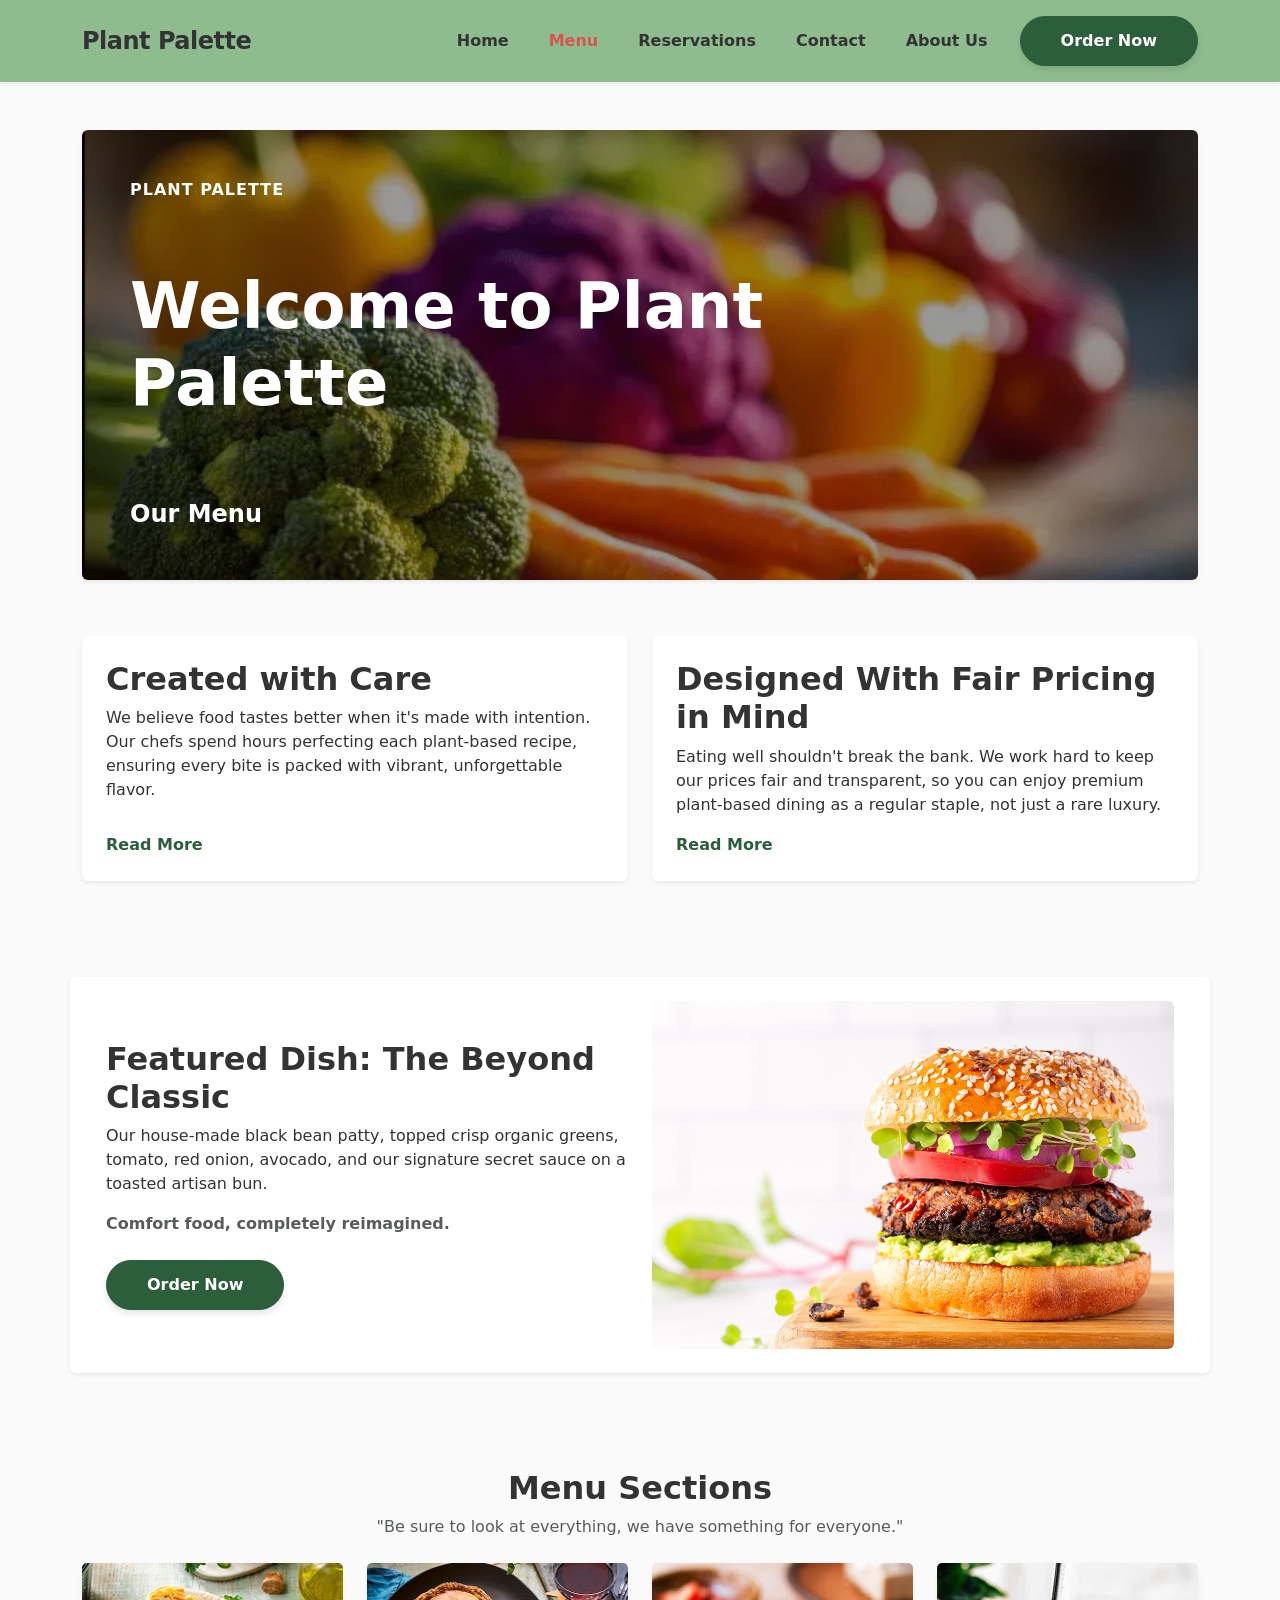
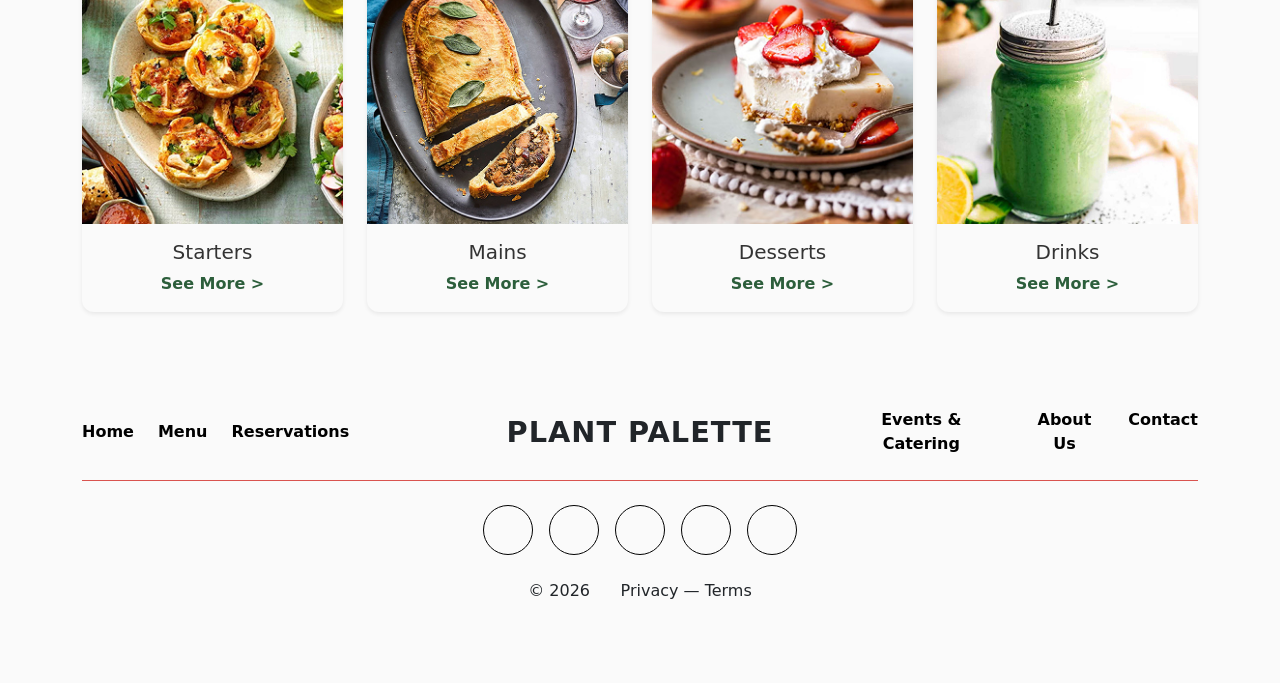
==== commit 97e8d3b8: "Final Version for Submission" ====
--- a/menu.html
+++ b/menu.html
@@ -2,6 +2,7 @@
 <html lang="en">
 
 <head>
+    <!-- document setup and responsive viewport -->
     <meta charset="UTF-8">
     <meta name="viewport" content="width=device-width, initial-scale=1.0">
     <title>Plant Palette - Our Menu</title>
@@ -11,9 +12,11 @@
 
 <body>
 
+    <!-- skip links for keyboard accessibility -->
     <a href="#main-content" class="visually-hidden-focusable">Skip to main content</a>
     <a href="#site-footer" class="visually-hidden-focusable">Skip to footer</a>
 
+    <!-- site header and navigation -->
     <header class="sticky-top">
         <nav class="navbar navbar-expand-lg shadow-sm custom-navbar" aria-label="Main navigation">
             <div class="container">
@@ -41,6 +44,7 @@
     </header>
 
     <main id="main-content">
+        <!-- hero section with background image and overlay -->
         <section class="container mt-5">
             <div class="d-flex flex-column justify-content-between text-start text-white p-4 p-md-5 rounded shadow-sm"
                 style="background: linear-gradient(rgba(0,0,0,0.4), rgba(0,0,0,0.4)), url('./images/hero-large.jpg') center/cover no-repeat; min-height: 450px;">
@@ -54,6 +58,7 @@
             </div>
         </section>
 
+        <!-- restaurant philosophy cards -->
         <section class="container mt-5 pt-2">
             <div class="row g-4">
                 <div class="col-md-6">
@@ -76,6 +81,7 @@
             </div>
         </section>
 
+        <!-- featured dish highlight -->
         <section class="container mt-5 pt-5">
             <div class="row align-items-center bg-white p-4 rounded shadow-sm">
                 <div class="col-lg-6 order-lg-2 text-center mb-4 mb-lg-0">
@@ -93,6 +99,7 @@
             </div>
         </section>
 
+        <!-- menu categories grid -->
         <section class="container mt-5 mb-5 pt-5" aria-labelledby="categories-heading">
             <div class="text-center mb-4">
                 <h2 id="categories-heading">Menu Sections</h2>
@@ -149,37 +156,39 @@
         </section>
     </main>
 
-    <footer id="site-footer" class="container mt-5 py-5 text-center">
-        <div class="d-flex flex-column flex-lg-row justify-content-between align-items-center mb-4 fw-bold">
-            <div class="d-flex flex-wrap justify-content-center gap-4 mb-3 mb-lg-0">
-                <a href="index.html" class="text-decoration-none text-dark">Home</a>
-                <a href="menu.html" class="text-decoration-none text-dark">Menu</a>
-                <a href="reservations.html" class="text-decoration-none text-dark">Reservations</a>
+    <!-- global site footer-->
+    <footer id='site-footer' class='container mt-5 py-5 text-center'>
+        <div class='row align-items-center mb-4 fw-bold'>
+            <div class='col-lg-4 d-flex justify-content-center justify-content-lg-start gap-4 mb-4 mb-lg-0'>
+                <a href='index.html' class='text-decoration-none text-dark'>Home</a>
+                <a href='menu.html' class='text-decoration-none text-dark'>Menu</a>
+                <a href='reservations.html' class='text-decoration-none text-dark'>Reservations</a>
             </div>
 
-            <div class="fw-bold mb-3 mb-lg-0 text-dark" style="letter-spacing: 1px; font-size: 1.8rem;">PLANT PALETTE
+            <div class='col-lg-4 text-center mb-4 mb-lg-0'>
+                <div class='fw-bold text-dark' style='letter-spacing: 1px; font-size: 1.8rem; line-height: 1;'>PLANT
+                    PALETTE</div>
             </div>
 
-            <div class="d-flex flex-wrap justify-content-center gap-4">
-                <a href="#" class="text-decoration-none text-dark">Events & Catering</a>
-                <a href="#" class="text-decoration-none text-dark">About Us</a>
-                <a href="#" class="text-decoration-none text-dark">Contact</a>
+            <div class='col-lg-4 d-flex justify-content-center justify-content-lg-end gap-4'>
+                <a href='#' class='text-decoration-none text-dark'>Events & Catering</a>
+                <a href='#' class='text-decoration-none text-dark'>About Us</a>
+                <a href='#' class='text-decoration-none text-dark'>Contact</a>
             </div>
         </div>
 
-        <hr style="border-top: 1px solid #D9534F; opacity: 1;" class="mb-4">
+        <hr style='border-top: 1px solid #D9534F; opacity: 1;' class='mb-4'>
 
-        <div class="mb-4 d-flex justify-content-center gap-3">
-            <span class="social-circle"></span>
-            <span class="social-circle"></span>
-            <span class="social-circle"></span>
-            <span class="social-circle"></span>
-            <span class="social-circle"></span>
+        <div class='mb-4 d-flex justify-content-center gap-3'>
+            <span class='social-circle'></span>
+            <span class='social-circle'></span>
+            <span class='social-circle'></span>
+            <span class='social-circle'></span>
+            <span class='social-circle'></span>
         </div>
 
-        <div class="text-dark d-flex justify-content-center gap-5">
-            <span>&copy; 2026</span>
-            <span>Privacy &mdash; Terms</span>
+        <div class='text-center text-dark'>
+            <p class='mb-0'>&copy; 2026 &nbsp;&nbsp;&nbsp;&nbsp; Privacy &mdash; Terms</p>
         </div>
     </footer>
 
